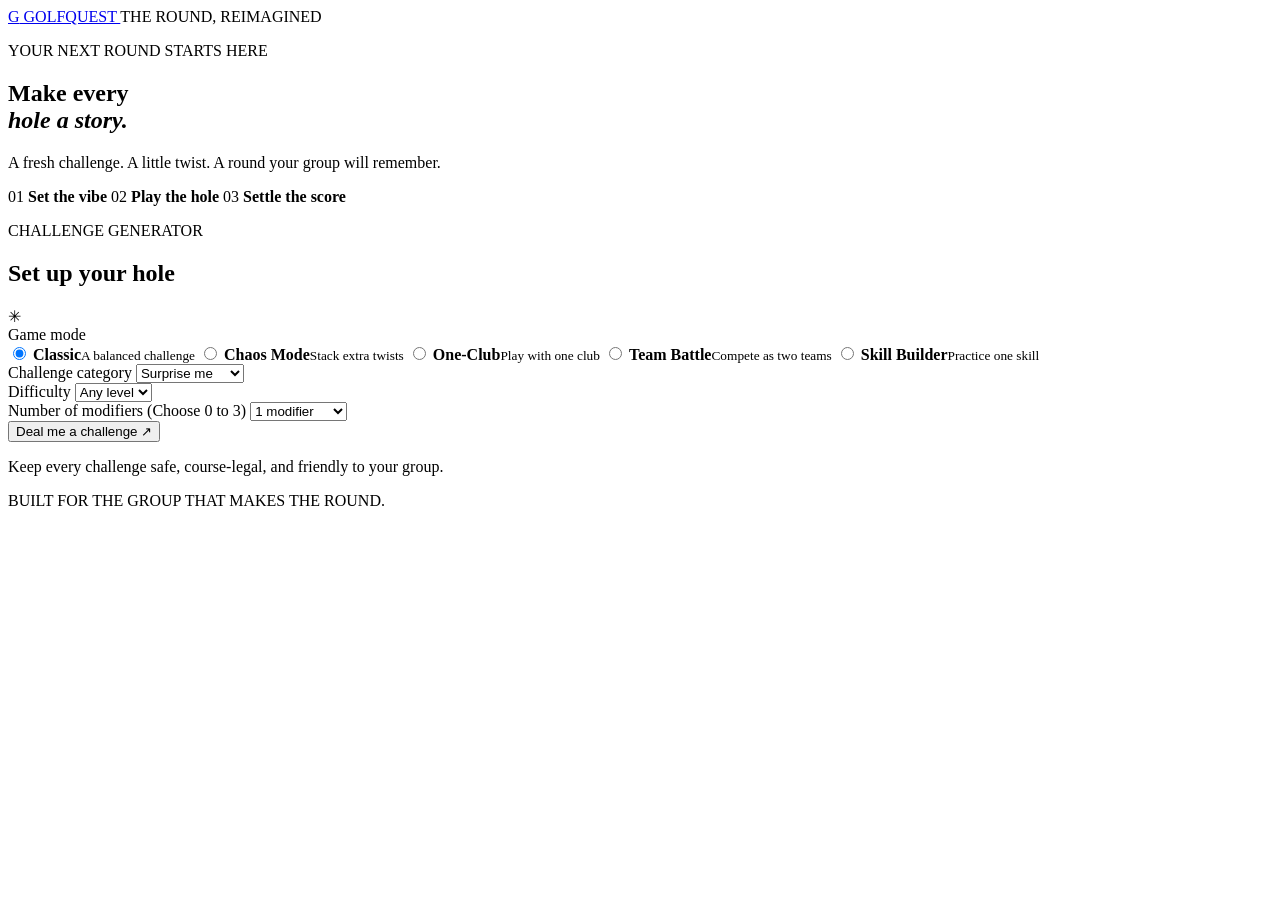
==== project/index.html @ e2dfecdd "put index into the main" ====
<!doctype html>
<html lang="en">
<head>
  <meta charset="utf-8">
  <meta name="viewport" content="width=device-width, initial-scale=1">
  <meta name="theme-color" content="#123a31">
  <title>GolfQuest — Make every hole a story</title>
  <link rel="stylesheet" href="style.css">
  <script src="app.js" defer></script>
</head>
<body>
  <header class="topbar">
    <a class="brand" href="index.html" aria-label="GolfQuest home">
      <span class="brand-mark">G</span> GOLFQUEST
    </a>
    <span class="tagline">THE ROUND, REIMAGINED</span>
  </header>

  <main class="layout">
    <section class="intro">
      <p class="eyebrow">YOUR NEXT ROUND STARTS HERE</p>
      <h1>Make every<br><em>hole a story.</em></h1>
      <p class="lede">A fresh challenge. A little twist. A round your group will remember.</p>
      <div class="steps">
        <span class="step-active">01 <b>Set the vibe</b></span>
        <span>02 <b>Play the hole</b></span>
        <span>03 <b>Settle the score</b></span>
      </div>
    </section>

    <section class="panel" aria-labelledby="setup-heading">
      <div class="panel-head">
        <div>
          <p class="eyebrow">CHALLENGE GENERATOR</p>
          <h2 id="setup-heading">Set up your hole</h2>
        </div>
        <span class="spark" aria-hidden="true">✳</span>
      </div>

      <form id="challenge-form">
        <label>Game mode</label>
        <div class="mode-options">
          <label class="mode-card">
            <input type="radio" name="mode" value="classic" checked>
            <span><strong>Classic</strong><small>A balanced challenge</small></span>
          </label>
          <label class="mode-card">
            <input type="radio" name="mode" value="chaos">
            <span><strong>Chaos Mode</strong><small>Stack extra twists</small></span>
          </label>
          <label class="mode-card">
            <input type="radio" name="mode" value="one_club">
            <span><strong>One-Club</strong><small>Play with one club</small></span>
          </label>
          <label class="mode-card">
            <input type="radio" name="mode" value="team_battle">
            <span><strong>Team Battle</strong><small>Compete as two teams</small></span>
          </label>
          <label class="mode-card">
            <input type="radio" name="mode" value="skill_builder">
            <span><strong>Skill Builder</strong><small>Practice one skill</small></span>
          </label>
        </div>

        <div class="mode-fields" id="one-club-fields" hidden>
          <label for="club">Your one club for the round</label>
          <select id="club" name="club">
            <option value="random">Choose one for me</option>
            <option value="Driver">Driver</option>
            <option value="3-wood">3-wood</option>
            <option value="5-iron">5-iron</option>
            <option value="7-iron">7-iron</option>
            <option value="9-iron">9-iron</option>
            <option value="Pitching wedge">Pitching wedge</option>
            <option value="Sand wedge">Sand wedge</option>
            <option value="Putter">Putter</option>
          </select>
        </div>

        <div class="mode-fields" id="team-fields" hidden>
          <label for="team-a">Team names</label>
          <div class="fields">
            <input id="team-a" name="team-a" maxlength="24" value="Team A" aria-label="Team A name">
            <input id="team-b" name="team-b" maxlength="24" value="Team B" aria-label="Team B name">
          </div>
        </div>

        <div class="fields">
          <div>
            <label for="category">Challenge category</label>
            <select id="category" name="category">
              <option value="any">Surprise me</option>
              <option value="accuracy">Accuracy</option>
              <option value="creativity">Creativity</option>
              <option value="club_strategy">Club strategy</option>
              <option value="putting">Putting</option>
              <option value="approach">Approach play</option>
            </select>
          </div>
          <div>
            <label for="difficulty">Difficulty</label>
            <select id="difficulty" name="difficulty">
              <option value="any">Any level</option>
              <option value="easy">Easy</option>
              <option value="medium">Medium</option>
              <option value="hard">Hard</option>
            </select>
          </div>
        </div>

        <div id="modifier-controls">
          <label for="modifier-count">
            Number of modifiers
            <span class="hint" id="modifier-hint">(Choose 0 to 3)</span>
          </label>
          <select id="modifier-count" name="modifier-count">
            <option value="0">No modifiers</option>
            <option value="1" selected>1 modifier</option>
            <option value="2">2 modifiers</option>
            <option value="3">3 modifiers</option>
          </select>
        </div>

        <p class="error" id="error-message" role="alert" hidden></p>
        <button class="generate" type="submit">
          Deal me a challenge <span aria-hidden="true">↗</span>
        </button>
      </form>

      <section class="result" id="result" aria-live="polite" aria-labelledby="result-title" hidden>
        <div class="result-kicker">
          <span id="result-mode"></span>
          <span id="result-category"></span>
        </div>

        <div class="challenge-title">
          <div>
            <p class="eyebrow">YOUR CHALLENGE</p>
            <h3 id="result-title"></h3>
          </div>
          <span class="difficulty" id="result-difficulty"></span>
        </div>

        <p class="description" id="result-description"></p>
        <div class="mode-instruction" id="mode-instruction" hidden></div>

        <div class="bonus">
          <span>✦</span>
          <div>
            <strong>Bonus opportunity</strong>
            <p id="result-bonus"></p>
          </div>
        </div>

        <div id="modifier-results" hidden>
          <h4>Hole modifiers</h4>
          <div class="modifier-list" id="modifier-list"></div>
          <p class="points-total" id="points-total"></p>
        </div>

        <button class="again" id="generate-again" type="button">
          ↻ &nbsp; Generate another
        </button>
      </section>

      <p class="safety-note">
        Keep every challenge safe, course-legal, and friendly to your group.
      </p>
    </section>
  </main>

  <footer>BUILT FOR THE GROUP THAT MAKES THE ROUND.</footer>
</body>
</html>
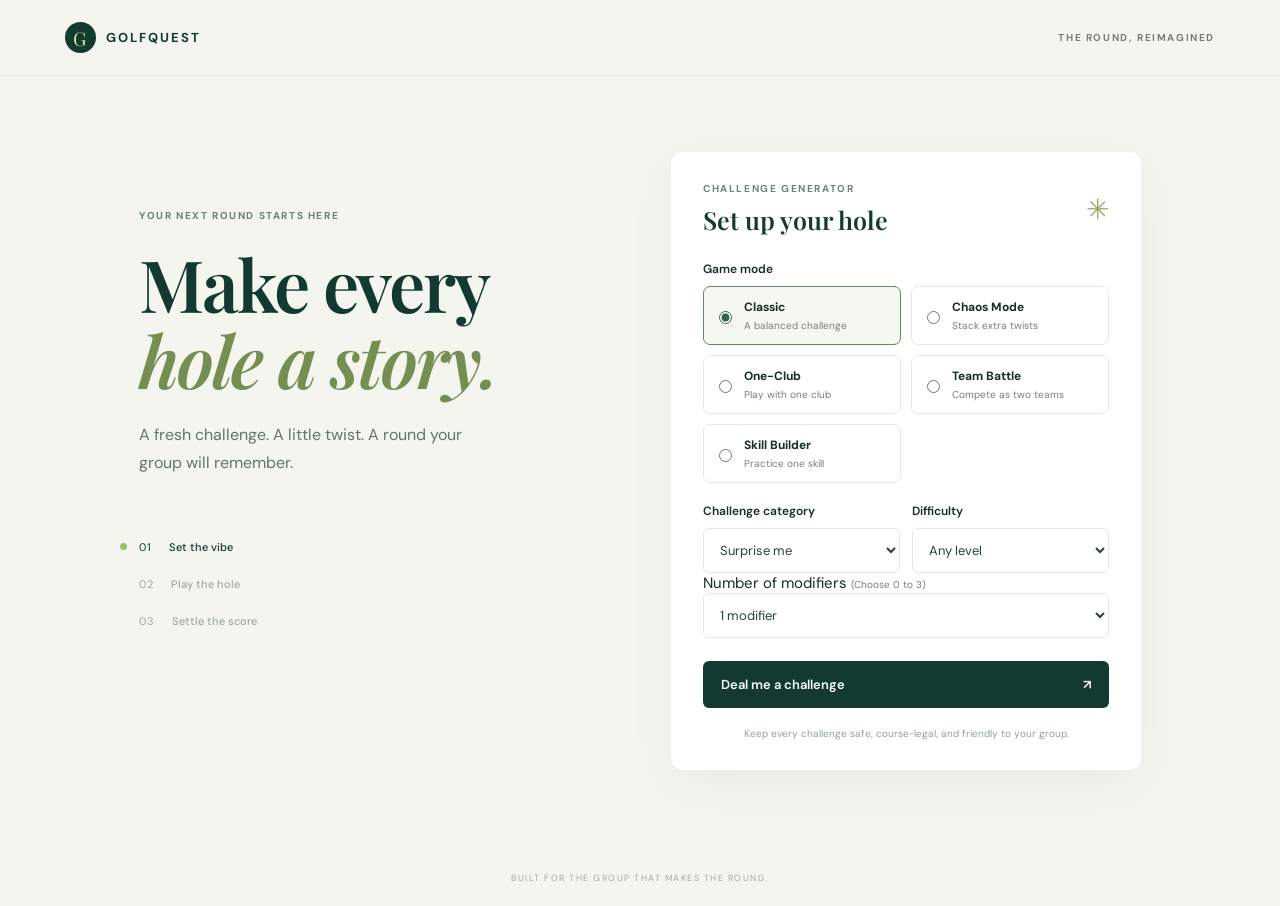
==== commit 0f0ac20f: "added css and script to main" ====
--- a/project/index.html
+++ b/project/index.html
@@ -5,8 +5,8 @@
   <meta name="viewport" content="width=device-width, initial-scale=1">
   <meta name="theme-color" content="#123a31">
   <title>GolfQuest — Make every hole a story</title>
-  <link rel="stylesheet" href="style.css">
-  <script src="app.js" defer></script>
+  <link rel="stylesheet" href="golfquest/style.css">
+  <script src="golfquest/app.js" defer></script>
 </head>
 <body>
   <header class="topbar">
--- a/project/golfquest/style.css
+++ b/project/golfquest/style.css
@@ -0,0 +1,376 @@
+@import url('https://fonts.googleapis.com/css2?family=DM+Sans:wght@400;500;600;700&family=Playfair+Display:ital,wght@0,600;0,700;1,600;1,700&display=swap');
+
+:root {
+  --green: #123a31;
+  --lime: #d5ef8b;
+  --paper: #f4f5ef;
+  --ink: #192c26;
+  --muted: #718078;
+  --line: #e4e9e2;
+}
+
+* { box-sizing: border-box; }
+[hidden] { display: none !important; }
+
+body {
+  margin: 0;
+  background: var(--paper);
+  color: var(--ink);
+  font: 15px 'DM Sans', sans-serif;
+}
+
+.topbar {
+  height: 76px;
+  padding: 0 max(calc((100vw - 1150px) / 2), 5vw);
+  display: flex;
+  align-items: center;
+  justify-content: space-between;
+  border-bottom: 1px solid #e7e9e2;
+}
+
+.brand {
+  display: flex;
+  align-items: center;
+  gap: 10px;
+  color: var(--green);
+  font-size: 13px;
+  font-weight: 700;
+  letter-spacing: 2px;
+  text-decoration: none;
+}
+
+.brand-mark {
+  display: grid;
+  place-items: center;
+  width: 31px;
+  height: 31px;
+  border-radius: 50%;
+  background: var(--green);
+  color: var(--lime);
+  font: 19px 'Playfair Display', serif;
+}
+
+.tagline, .eyebrow {
+  color: var(--muted);
+  font-size: 10px;
+  font-weight: 700;
+  letter-spacing: 1.6px;
+}
+
+.layout {
+  display: grid;
+  grid-template-columns: 1fr 470px;
+  align-items: start;
+  gap: 90px;
+  max-width: 1050px;
+  margin: 76px auto 80px;
+  padding: 0 24px;
+}
+
+.intro { padding-top: 47px; }
+.intro .eyebrow { color: #65836e; }
+
+.intro h1 {
+  margin: 23px 0;
+  color: var(--green);
+  font: 600 clamp(50px, 6vw, 72px) / 1.06 'Playfair Display', serif;
+  letter-spacing: -2px;
+}
+
+.intro h1 em { color: #758f52; }
+
+.lede {
+  max-width: 350px;
+  color: #65746d;
+  font-size: 16px;
+  line-height: 1.75;
+}
+
+.steps {
+  display: flex;
+  flex-direction: column;
+  gap: 23px;
+  margin-top: 63px;
+  color: #9ca8a0;
+  font-size: 11px;
+  letter-spacing: 1px;
+}
+
+.steps span { display: flex; align-items: center; gap: 17px; }
+.steps b { font-weight: 500; letter-spacing: 0; }
+.steps .step-active { color: var(--green); }
+
+.steps .step-active::before {
+  position: absolute;
+  width: 7px;
+  height: 7px;
+  margin-left: -19px;
+  border-radius: 50%;
+  background: #9abd69;
+  content: '';
+}
+
+.panel {
+  padding: 30px 32px;
+  border-radius: 12px;
+  background: #fff;
+  box-shadow: 0 14px 50px #123a310d;
+}
+
+.panel-head {
+  display: flex;
+  align-items: center;
+  justify-content: space-between;
+  margin-bottom: 25px;
+}
+
+.panel-head .eyebrow { margin: 0 0 8px; }
+.panel h2 { margin: 0; color: var(--green); font: 600 25px 'Playfair Display', serif; }
+.spark { color: #93ad6e; font-size: 28px; }
+
+form > label, .fields label {
+  display: block;
+  margin: 18px 0 9px;
+  font-size: 12px;
+  font-weight: 600;
+}
+
+.mode-options {
+  display: grid;
+  grid-template-columns: 1fr 1fr;
+  gap: 10px;
+}
+
+.mode-card {
+  display: flex;
+  align-items: center;
+  gap: 9px;
+  margin: 0;
+  padding: 12px 10px;
+  border: 1px solid var(--line);
+  border-radius: 7px;
+  cursor: pointer;
+}
+
+.mode-card:has(input:checked) {
+  border-color: #668960;
+  background: #f5f8f1;
+}
+
+.mode-card input { accent-color: #37634d; }
+.mode-card span { display: flex; flex-direction: column; gap: 4px; }
+.mode-card strong { font-size: 12px; }
+.mode-card small { color: var(--muted); font-size: 10px; }
+
+select, .team-fields input {
+  width: 100%;
+  padding: 12px;
+  border: 1px solid var(--line);
+  border-radius: 6px;
+  background: #fff;
+  color: #294238;
+  font: 13px 'DM Sans', sans-serif;
+}
+
+.mode-fields { margin-top: 14px; }
+.team-fields .fields { grid-template-columns: 1fr 1fr; }
+
+.fields {
+  display: grid;
+  grid-template-columns: 1fr 1fr;
+  gap: 12px;
+}
+
+.fields label { margin-top: 20px; }
+.hint { color: var(--muted); font-size: 10px; font-weight: 400; }
+
+.generate {
+  display: flex;
+  justify-content: space-between;
+  width: 100%;
+  margin-top: 23px;
+  padding: 15px 18px;
+  border: 0;
+  border-radius: 6px;
+  background: var(--green);
+  color: #fff;
+  font: 600 13px 'DM Sans', sans-serif;
+  cursor: pointer;
+}
+
+.generate:hover { background: #204e40; }
+
+.error {
+  padding: 10px;
+  border-radius: 5px;
+  background: #fff5f2;
+  color: #a33;
+  font-size: 12px;
+}
+
+.safety-note {
+  margin: 19px 0 0;
+  color: #91a098;
+  font-size: 10px;
+  text-align: center;
+}
+
+.result {
+  margin-top: 26px;
+  padding-top: 22px;
+  border-top: 1px solid var(--line);
+}
+
+.result-kicker {
+  display: flex;
+  justify-content: space-between;
+  color: #77916a;
+  font-size: 9px;
+  font-weight: 700;
+  letter-spacing: 1.2px;
+  text-transform: uppercase;
+}
+
+.challenge-title {
+  display: flex;
+  align-items: center;
+  justify-content: space-between;
+  margin-top: 20px;
+}
+
+.challenge-title .eyebrow { margin: 0 0 5px; }
+.challenge-title h3 { margin: 0; color: var(--green); font: 600 23px 'Playfair Display', serif; }
+
+.difficulty {
+  padding: 6px 10px;
+  border-radius: 20px;
+  background: #edf3e6;
+  color: #557346;
+  font-size: 10px;
+  letter-spacing: .7px;
+  text-transform: uppercase;
+}
+
+.difficulty-medium { background: #fbf2df; color: #8c6d32; }
+.difficulty-hard { background: #f7e8e2; color: #9a5e4e; }
+
+.description {
+  color: #55645c;
+  font-size: 13px;
+  line-height: 1.6;
+}
+
+.mode-instruction {
+  margin: 13px 0;
+  padding: 13px;
+  border-left: 3px solid #93ad6e;
+  border-radius: 4px;
+  background: #f5f8f1;
+  color: #425b46;
+}
+
+.mode-instruction strong { font-size: 12px; }
+
+.mode-instruction p {
+  margin: 5px 0 0;
+  color: #5d6d61;
+  font-size: 11px;
+  line-height: 1.55;
+}
+
+.bonus {
+  display: flex;
+  gap: 11px;
+  padding: 13px;
+  border-radius: 7px;
+  background: #f5f8f0;
+  color: #546e41;
+}
+
+.bonus > span { font-size: 17px; }
+.bonus strong, .modifier strong { font-size: 12px; }
+
+.bonus p, .modifier p {
+  margin: 4px 0 0;
+  color: #6a776f;
+  font-size: 11px;
+  line-height: 1.5;
+}
+
+.result h4 {
+  margin: 21px 0 9px;
+  font-size: 11px;
+  letter-spacing: .7px;
+  text-transform: uppercase;
+}
+
+.modifier-list { display: grid; gap: 8px; }
+
+.modifier {
+  display: flex;
+  align-items: flex-start;
+  gap: 10px;
+  padding: 11px;
+  border: 1px solid var(--line);
+  border-radius: 6px;
+}
+
+.modifier-icon { color: #879f62; }
+.modifier > div { flex: 1; }
+
+.points {
+  color: #69864e;
+  font-size: 11px;
+  font-weight: 700;
+  white-space: nowrap;
+}
+
+.points-total {
+  color: #67766d;
+  font-size: 11px;
+  text-align: right;
+}
+
+.again {
+  padding: 10px 13px;
+  border: 1px solid #cbd6cd;
+  border-radius: 5px;
+  background: #fff;
+  color: var(--green);
+  font: 600 11px 'DM Sans', sans-serif;
+  cursor: pointer;
+}
+
+.again:hover { background: #f5f8f1; }
+
+footer {
+  padding: 22px;
+  color: #a2aaa4;
+  font-size: 9px;
+  letter-spacing: 1.5px;
+  text-align: center;
+}
+
+@media (max-width: 820px) {
+  .layout {
+    grid-template-columns: 1fr;
+    max-width: 530px;
+    gap: 25px;
+    margin: 45px auto;
+  }
+
+  .intro { padding-top: 0; }
+  .intro h1 { margin: 15px 0; font-size: 55px; }
+  .steps { display: none; }
+  .lede { margin-bottom: 12px; }
+  .tagline { font-size: 9px; }
+}
+
+@media (max-width: 480px) {
+  .topbar { height: 62px; padding: 0 20px; }
+  .layout { margin: 30px auto 45px; padding: 0 16px; }
+  .panel { padding: 23px 19px; }
+  .fields { grid-template-columns: 1fr; gap: 0; }
+  .mode-card { padding: 10px 7px; }
+  .mode-card small { font-size: 9px; }
+}
